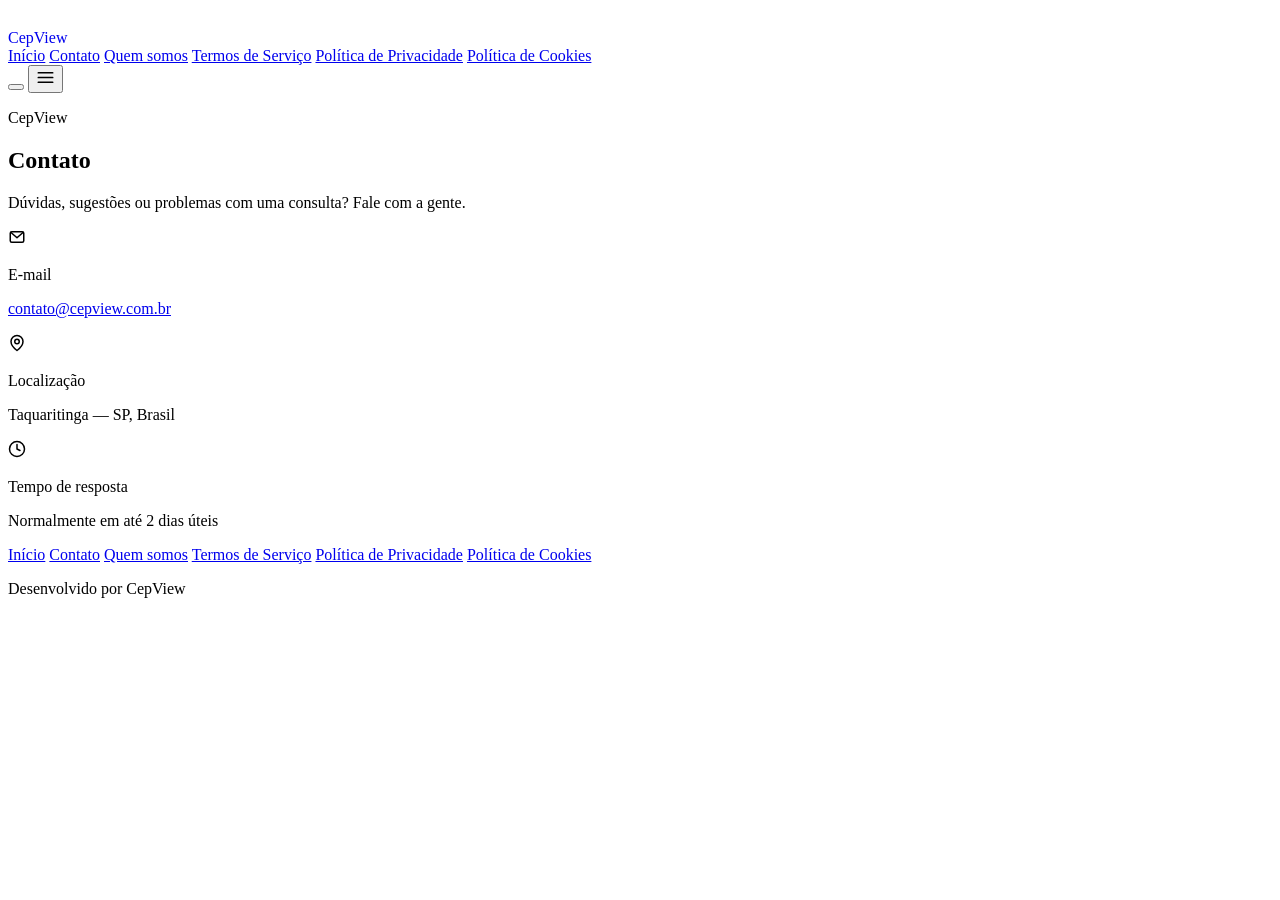
==== pages/contato.html @ e5a9981e "Add files via upload" ====
<!DOCTYPE html>
<html lang="pt-BR">
<head>
<meta charset="UTF-8" />
<meta name="viewport" content="width=device-width, initial-scale=1.0" />
<title>Contato — CepView</title>
<meta name="description" content="Fale com o time do CepView." />
<link rel="preconnect" href="https://fonts.googleapis.com">
<link rel="preconnect" href="https://fonts.gstatic.com" crossorigin>
<link href="https://fonts.googleapis.com/css2?family=Inter:wght@400;500;600;700;800&display=swap" rel="stylesheet">
<link rel="stylesheet" href="../css/style.css" />
</head>
<body>

  <!-- Header -->
  <header class="header">
    <div class="header__inner">
      <a href="../index.html" class="brand" style="text-decoration:none;">
        <div class="brand__icon">
          <svg width="17" height="17" viewBox="0 0 24 24" fill="none" stroke="#fff" stroke-width="2.4" stroke-linecap="round" stroke-linejoin="round"><path d="M20 10c0 6-8 12-8 12s-8-6-8-12a8 8 0 0 1 16 0Z"/><circle cx="12" cy="10" r="3"/></svg>
        </div>
        <span class="brand__name">CepView</span>
      </a>

      <nav class="header__nav" id="header-nav">
        <a href="../index.html">Início</a>
        <a href="contato.html" aria-current="page">Contato</a>
        <a href="quem-somos.html">Quem somos</a>
        <a href="termos-de-servico.html">Termos de Serviço</a>
        <a href="politica-de-privacidade.html">Política de Privacidade</a>
        <a href="politica-de-cookies.html">Política de Cookies</a>
      </nav>

      <div class="header__right">
        <button id="theme-toggle" class="theme-toggle" aria-label="Alternar tema claro/escuro">
          <span class="theme-toggle__knob" id="theme-knob"></span>
        </button>
        <button id="menu-toggle" class="menu-toggle" aria-label="Abrir menu" aria-expanded="false">
          <svg width="19" height="19" viewBox="0 0 24 24" fill="none" stroke="currentColor" stroke-width="2.2" stroke-linecap="round" stroke-linejoin="round"><line x1="3" y1="6" x2="21" y2="6"/><line x1="3" y1="12" x2="21" y2="12"/><line x1="3" y1="18" x2="21" y2="18"/></svg>
        </button>
      </div>
    </div>
  </header>

  <!-- Main -->
  <main>
    <section class="page">
      <p class="page__eyebrow">CepView</p>
      <h1>Contato</h1>
      <p class="page__updated">Dúvidas, sugestões ou problemas com uma consulta? Fale com a gente.</p>

      <div class="page__card">
        <div class="contact-item">
          <div class="contact-item__icon">
            <svg width="18" height="18" viewBox="0 0 24 24" fill="none" stroke="currentColor" stroke-width="2" stroke-linecap="round" stroke-linejoin="round"><path d="M4 4h16v16H4z" opacity="0"/><path d="m4 6 8 7 8-7"/><rect x="3" y="5" width="18" height="14" rx="2"/></svg>
          </div>
          <div>
            <p class="contact-item__label">E-mail</p>
            <p class="contact-item__value"><a href="mailto:contato@cepview.com.br">contato@cepview.com.br</a></p>
          </div>
        </div>

        <div class="contact-item">
          <div class="contact-item__icon">
            <svg width="18" height="18" viewBox="0 0 24 24" fill="none" stroke="currentColor" stroke-width="2" stroke-linecap="round" stroke-linejoin="round"><path d="M20 10c0 6-8 12-8 12s-8-6-8-12a8 8 0 0 1 16 0Z"/><circle cx="12" cy="10" r="3"/></svg>
          </div>
          <div>
            <p class="contact-item__label">Localização</p>
            <p class="contact-item__value">Taquaritinga — SP, Brasil</p>
          </div>
        </div>

        <div class="contact-item">
          <div class="contact-item__icon">
            <svg width="18" height="18" viewBox="0 0 24 24" fill="none" stroke="currentColor" stroke-width="2" stroke-linecap="round" stroke-linejoin="round"><circle cx="12" cy="12" r="10"/><path d="M12 6v6l4 2"/></svg>
          </div>
          <div>
            <p class="contact-item__label">Tempo de resposta</p>
            <p class="contact-item__value">Normalmente em até 2 dias úteis</p>
          </div>
        </div>
      </div>
    </section>
  </main>

  <!-- Footer -->
  <footer class="footer">
    <nav class="footer__nav">
      <a href="../index.html">Início</a>
      <a href="contato.html">Contato</a>
      <a href="quem-somos.html">Quem somos</a>
      <a href="termos-de-servico.html">Termos de Serviço</a>
      <a href="politica-de-privacidade.html">Política de Privacidade</a>
      <a href="politica-de-cookies.html">Política de Cookies</a>
    </nav>
    <p>Desenvolvido por CepView</p>
  </footer>

  <!-- VLibras -->
  <div vw class="enabled">
    <div vw-access-button class="active"></div>
    <div vw-plugin-wrapper>
      <div class="vw-plugin-top-wrapper"></div>
    </div>
  </div>
  <script src="https://vlibras.gov.br/app/vlibras-plugin.js"></script>
  <script>
    new window.VLibras.Widget('https://vlibras.gov.br/app');
  </script>

  <script src="../js/script.js"></script>
</body>
</html>
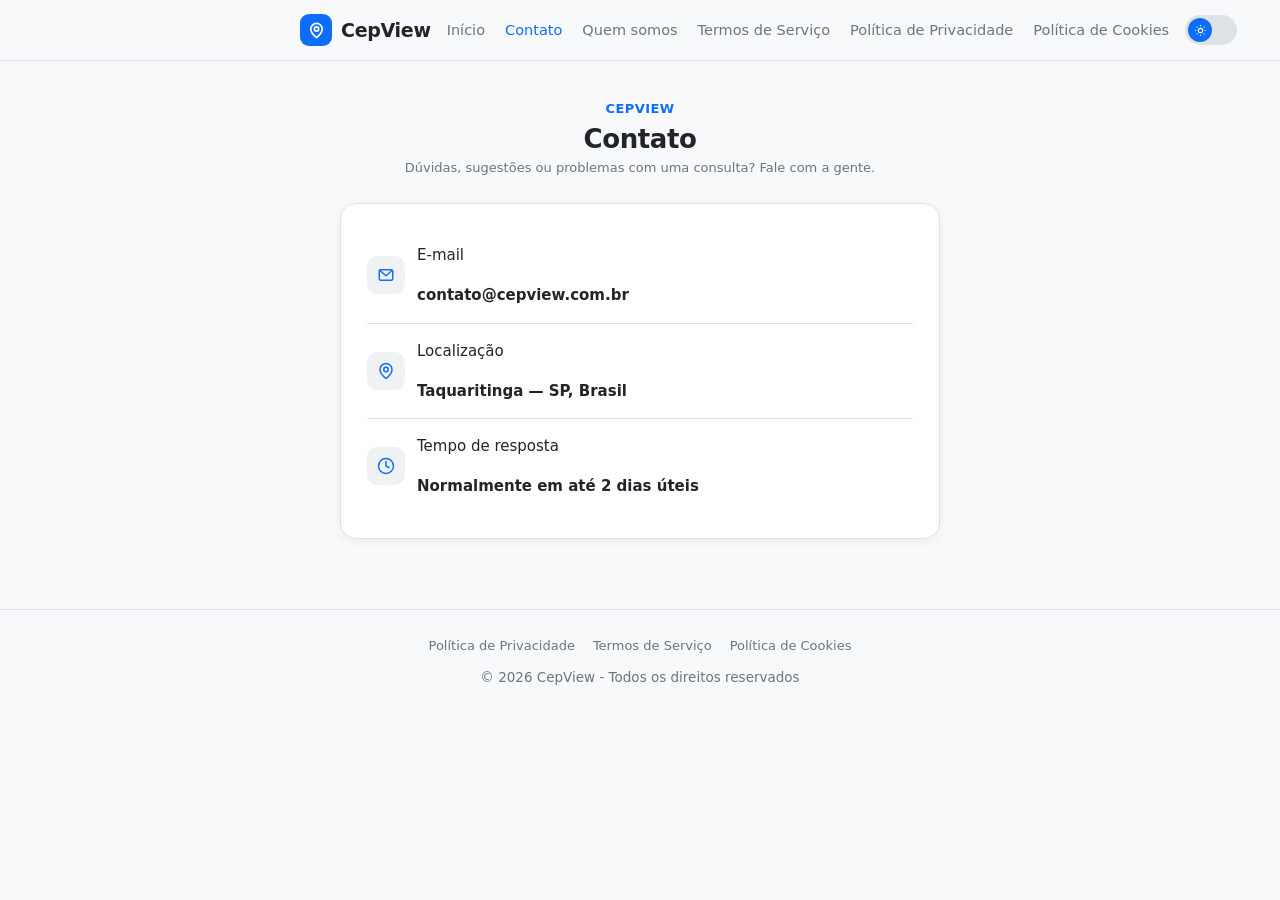
==== commit 4e05a740: "Add files via upload" ====
--- a/pages/contato.html
+++ b/pages/contato.html
@@ -1,6 +1,16 @@
 <!DOCTYPE html>
 <html lang="pt-BR">
 <head>
+  <!-- Google tag (gtag.js) -->
+  <script async src="https://www.googletagmanager.com/gtag/js?id=G-JZHZVFB433"></script>
+  <script>
+    window.dataLayer = window.dataLayer || [];
+    function gtag(){dataLayer.push(arguments);}
+    gtag('js', new Date());
+
+    gtag('config', 'G-JZHZVFB433');
+  </script>
+
 <meta charset="UTF-8" />
 <meta name="viewport" content="width=device-width, initial-scale=1.0" />
 <title>Contato — CepView</title>
@@ -86,14 +96,11 @@
   <!-- Footer -->
   <footer class="footer">
     <nav class="footer__nav">
-      <a href="../index.html">Início</a>
-      <a href="contato.html">Contato</a>
-      <a href="quem-somos.html">Quem somos</a>
+      <a href="politica-de-privacidade.html">Política de Privacidade</a>
       <a href="termos-de-servico.html">Termos de Serviço</a>
-      <a href="politica-de-privacidade.html">Política de Privacidade</a>
       <a href="politica-de-cookies.html">Política de Cookies</a>
     </nav>
-    <p>Desenvolvido por CepView</p>
+    <p>© 2026 CepView - Todos os direitos reservados</p>
   </footer>
 
   <!-- VLibras -->
--- a/css/style.css
+++ b/css/style.css
@@ -0,0 +1,634 @@
+/* =========================================================
+   CepView — Tokens de tema (Light / Dark) via CSS variables
+   ========================================================= */
+:root,
+[data-theme="light"] {
+  --bg: #F8F9FA;
+  --bg-subtle: #EFF1F3;
+  --text: #212529;
+  --text-muted: #6C757D;
+  --card-bg: #FFFFFF;
+  --border: #DEE2E6;
+  --shadow: 0 2px 10px rgba(33, 37, 41, 0.06);
+  --primary: #0D6EFD;
+  --primary-text: #FFFFFF;
+  --input-bg: #FFFFFF;
+  --danger: #DC3545;
+}
+
+[data-theme="dark"] {
+  --bg: #121212;
+  --bg-subtle: #1E1E1E;
+  --text: #E9ECEF;
+  --text-muted: #9AA1A9;
+  --card-bg: #2C2C2C;
+  --border: #444444;
+  --shadow: 0 6px 24px rgba(0, 0, 0, 0.45);
+  --primary: #6C63FF;
+  --primary-text: #FFFFFF;
+  --input-bg: #242424;
+  --danger: #FF6B6B;
+}
+
+* { box-sizing: border-box; }
+
+html, body {
+  margin: 0;
+  padding: 0;
+}
+
+body {
+  background: var(--bg);
+  color: var(--text);
+  font-family: 'Inter', ui-sans-serif, system-ui, -apple-system, sans-serif;
+  transition: background 220ms ease, color 220ms ease;
+  -webkit-font-smoothing: antialiased;
+}
+
+a { color: inherit; }
+
+/* =========================================================
+   Header
+   ========================================================= */
+.header {
+  position: sticky;
+  top: 0;
+  z-index: 20;
+  background: var(--bg);
+  border-bottom: 1px solid var(--border);
+  transition: background 220ms ease, border-color 220ms ease;
+}
+
+.header__inner {
+  max-width: 720px;
+  margin: 0 auto;
+  padding: 14px 20px;
+  display: flex;
+  align-items: center;
+  justify-content: space-between;
+  gap: 16px;
+}
+
+.brand {
+  display: flex;
+  align-items: center;
+  gap: 9px;
+}
+
+.brand__icon {
+  width: 32px;
+  height: 32px;
+  border-radius: 9px;
+  background: var(--primary);
+  display: flex;
+  align-items: center;
+  justify-content: center;
+  flex-shrink: 0;
+}
+
+.brand__name {
+  font-weight: 800;
+  font-size: 19px;
+  letter-spacing: -0.3px;
+}
+
+.header__right {
+  display: flex;
+  align-items: center;
+  gap: 14px;
+}
+
+.header__nav {
+  display: flex;
+  gap: 20px;
+  font-size: 14.5px;
+  font-weight: 500;
+}
+
+.header__nav a {
+  text-decoration: none;
+  color: var(--text-muted);
+  transition: color 160ms ease;
+  white-space: nowrap;
+}
+
+.header__nav a:hover,
+.header__nav a[aria-current="page"] { color: var(--primary); }
+
+/* Botão hambúrguer (mobile) */
+.menu-toggle {
+  display: none;
+  width: 38px;
+  height: 38px;
+  border-radius: 10px;
+  border: 1px solid var(--border);
+  background: var(--bg-subtle);
+  cursor: pointer;
+  align-items: center;
+  justify-content: center;
+  flex-shrink: 0;
+}
+
+.menu-toggle svg { color: var(--text); }
+
+.theme-toggle {
+  width: 52px;
+  height: 30px;
+  border-radius: 999px;
+  background: var(--border);
+  border: none;
+  position: relative;
+  cursor: pointer;
+  padding: 0;
+  transition: background 200ms ease;
+  flex-shrink: 0;
+}
+
+.theme-toggle__knob {
+  position: absolute;
+  top: 3px;
+  left: 3px;
+  width: 24px;
+  height: 24px;
+  border-radius: 50%;
+  background: var(--primary);
+  display: flex;
+  align-items: center;
+  justify-content: center;
+  transition: left 200ms ease;
+}
+
+[data-theme="dark"] .theme-toggle__knob { left: 25px; }
+
+.theme-toggle__knob::before {
+  content: "";
+  width: 13px;
+  height: 13px;
+  background-color: #fff;
+  -webkit-mask-size: contain;
+  mask-size: contain;
+  -webkit-mask-repeat: no-repeat;
+  mask-repeat: no-repeat;
+  -webkit-mask-position: center;
+  mask-position: center;
+  -webkit-mask-image: url("data:image/svg+xml,%3Csvg xmlns='http://www.w3.org/2000/svg' viewBox='0 0 24 24' fill='none' stroke='black' stroke-width='2'%3E%3Ccircle cx='12' cy='12' r='4'/%3E%3Cpath d='M12 2v2M12 20v2M4.9 4.9l1.4 1.4M17.7 17.7l1.4 1.4M2 12h2M20 12h2M6.3 17.7l-1.4 1.4M19.1 4.9l-1.4 1.4'/%3E%3C/svg%3E");
+  mask-image: url("data:image/svg+xml,%3Csvg xmlns='http://www.w3.org/2000/svg' viewBox='0 0 24 24' fill='none' stroke='black' stroke-width='2'%3E%3Ccircle cx='12' cy='12' r='4'/%3E%3Cpath d='M12 2v2M12 20v2M4.9 4.9l1.4 1.4M17.7 17.7l1.4 1.4M2 12h2M20 12h2M6.3 17.7l-1.4 1.4M19.1 4.9l-1.4 1.4'/%3E%3C/svg%3E");
+}
+
+[data-theme="dark"] .theme-toggle__knob::before {
+  -webkit-mask-image: url("data:image/svg+xml,%3Csvg xmlns='http://www.w3.org/2000/svg' viewBox='0 0 24 24' fill='none' stroke='black' stroke-width='2'%3E%3Cpath d='M21 12.8A9 9 0 1 1 11.2 3 7 7 0 0 0 21 12.8Z'/%3E%3C/svg%3E");
+  mask-image: url("data:image/svg+xml,%3Csvg xmlns='http://www.w3.org/2000/svg' viewBox='0 0 24 24' fill='none' stroke='black' stroke-width='2'%3E%3Cpath d='M21 12.8A9 9 0 1 1 11.2 3 7 7 0 0 0 21 12.8Z'/%3E%3C/svg%3E");
+}
+
+/* =========================================================
+   Hero / Search
+   ========================================================= */
+.hero {
+  max-width: 560px;
+  margin: 0 auto;
+  padding: 40px 20px 60px;
+  text-align: center;
+}
+
+.hero h1 {
+  font-size: 28px;
+  font-weight: 800;
+  letter-spacing: -0.5px;
+  margin: 0 0 8px;
+}
+
+.hero__subtitle {
+  color: var(--text-muted);
+  font-size: 15px;
+  margin: 0 0 32px;
+}
+
+/* Tabs */
+.tabs {
+  display: flex;
+  background: var(--bg-subtle);
+  border: 1px solid var(--border);
+  border-radius: 14px;
+  padding: 4px;
+  margin-bottom: 24px;
+  gap: 4px;
+}
+
+.tab {
+  flex: 1;
+  display: flex;
+  align-items: center;
+  justify-content: center;
+  gap: 7px;
+  padding: 11px 8px;
+  border-radius: 10px;
+  border: none;
+  cursor: pointer;
+  font-family: inherit;
+  font-size: 14.5px;
+  font-weight: 600;
+  background: transparent;
+  color: var(--text-muted);
+  transition: all 200ms ease;
+}
+
+.tab__icon { width: 16px; height: 16px; flex-shrink: 0; }
+
+.tab--active {
+  background: var(--card-bg);
+  color: var(--primary);
+  box-shadow: var(--shadow);
+}
+
+/* Form */
+.form {
+  display: flex;
+  flex-direction: column;
+  gap: 16px;
+  text-align: left;
+}
+
+.fields { display: flex; flex-direction: column; gap: 16px; }
+.fields--hidden { display: none; }
+
+.field-row { display: flex; gap: 12px; }
+.field--grow { flex: 3; }
+.field--small { flex: 1; }
+
+.field { position: relative; width: 100%; }
+
+.field__input {
+  width: 100%;
+  background: var(--input-bg);
+  color: var(--text);
+  border: 1.5px solid var(--border);
+  border-radius: 14px;
+  padding: 22px 16px 10px 16px;
+  font-size: 17px;
+  font-family: inherit;
+  outline: none;
+  transition: border-color 160ms ease, box-shadow 160ms ease;
+}
+
+.field__input--upper { text-transform: uppercase; }
+
+.field__input:focus {
+  border-color: var(--primary);
+  box-shadow: 0 0 0 4px color-mix(in srgb, var(--primary) 13%, transparent);
+}
+
+.field__input.field__input--error {
+  border-color: var(--danger);
+}
+
+.field__label {
+  position: absolute;
+  left: 16px;
+  top: 50%;
+  transform: translateY(-50%);
+  font-size: 16px;
+  color: var(--text-muted);
+  pointer-events: none;
+  transition: all 140ms ease;
+}
+
+.field__input:focus + .field__label,
+.field__input:not(:placeholder-shown) + .field__label {
+  top: 7px;
+  transform: none;
+  font-size: 12px;
+  font-weight: 600;
+  letter-spacing: 0.3px;
+  color: var(--primary);
+}
+
+.field__input.field__input--error + .field__label {
+  color: var(--danger);
+}
+
+.field__error {
+  color: var(--danger);
+  font-size: 12.5px;
+  margin: 6px 0 0;
+  display: none;
+  align-items: center;
+  gap: 4px;
+}
+
+.field__error--visible { display: flex; }
+
+/* Primary button */
+.btn-primary {
+  display: flex;
+  align-items: center;
+  justify-content: center;
+  gap: 9px;
+  background: var(--primary);
+  color: var(--primary-text);
+  border: none;
+  border-radius: 14px;
+  padding: 16px 20px;
+  font-size: 16.5px;
+  font-weight: 700;
+  font-family: inherit;
+  cursor: pointer;
+  transition: opacity 160ms ease, transform 100ms ease;
+}
+
+.btn-primary:active { transform: scale(0.98); }
+.btn-primary:disabled { opacity: 0.7; cursor: default; }
+
+/* =========================================================
+   Results
+   ========================================================= */
+.results {
+  margin-top: 28px;
+  display: flex;
+  flex-direction: column;
+  gap: 14px;
+  text-align: left;
+}
+
+.empty-state {
+  text-align: center;
+  padding: 24px 12px;
+  color: var(--text-muted);
+}
+
+.empty-state svg { margin: 0 auto 10px; opacity: 0.5; }
+.empty-state p { font-size: 13.5px; margin: 0; }
+
+.error-box {
+  display: flex;
+  gap: 10px;
+  align-items: flex-start;
+  background: var(--card-bg);
+  border: 1px solid color-mix(in srgb, var(--danger) 35%, transparent);
+  border-radius: 14px;
+  padding: 16px;
+  font-size: 14.5px;
+  animation: cepv-rise 300ms ease both;
+}
+
+.error-box svg { color: var(--danger); flex-shrink: 0; margin-top: 1px; }
+
+/* Result card — "selo postal" perfurado (elemento de assinatura) */
+.result-card {
+  background: var(--card-bg);
+  border: 1px solid var(--border);
+  border-radius: 16px;
+  box-shadow: var(--shadow);
+  overflow: hidden;
+  animation: cepv-rise 420ms ease both;
+}
+
+.result-card__body { padding: 18px 20px 20px; }
+
+.result-card__row { display: flex; align-items: flex-start; gap: 10px; margin-bottom: 10px; }
+.result-card__row svg { flex-shrink: 0; margin-top: 2px; }
+
+.result-card__street { font-weight: 700; font-size: 17px; }
+.result-card__district { font-size: 13.5px; color: var(--text-muted); margin-top: 2px; }
+.result-card__city { font-size: 14.5px; }
+
+.result-card__cep {
+  display: inline-flex;
+  align-items: center;
+  gap: 8px;
+  background: var(--bg-subtle);
+  border-radius: 999px;
+  padding: 6px 14px;
+  margin-top: 4px;
+  font-weight: 700;
+  font-size: 14.5px;
+  letter-spacing: 0.4px;
+}
+
+.result-card__cep svg { color: var(--primary); }
+
+/* Skeleton loading */
+.skeleton {
+  background: var(--card-bg);
+  border: 1px solid var(--border);
+  border-radius: 16px;
+  padding: 20px;
+}
+
+.skeleton__row { display: flex; gap: 10px; margin-bottom: 14px; }
+.skeleton__block {
+  background: var(--border);
+  border-radius: 6px;
+  animation: cepv-pulse 1.4s ease-in-out infinite;
+}
+
+@media (prefers-reduced-motion: reduce) {
+  .skeleton__block, .result-card, .error-box { animation: none !important; }
+}
+
+/* =========================================================
+   Quem somos
+   ========================================================= */
+.about {
+  max-width: 560px;
+  margin: 0 auto;
+  padding: 0 20px 60px;
+}
+
+.about h2 {
+  font-size: 22px;
+  font-weight: 800;
+  letter-spacing: -0.3px;
+  margin: 0 0 16px;
+  text-align: center;
+}
+
+.about__card {
+  background: var(--card-bg);
+  border: 1px solid var(--border);
+  border-radius: 16px;
+  box-shadow: var(--shadow);
+  padding: 24px;
+}
+
+.about__card p {
+  margin: 0;
+  font-size: 15px;
+  line-height: 1.7;
+  color: var(--text);
+}
+
+/* =========================================================
+   Footer
+   ========================================================= */
+.footer {
+  border-top: 1px solid var(--border);
+  padding: 28px 20px 22px;
+  text-align: center;
+}
+
+.footer__nav {
+  display: flex;
+  flex-wrap: wrap;
+  justify-content: center;
+  gap: 6px 18px;
+  margin-bottom: 16px;
+}
+
+.footer__nav a {
+  font-size: 13px;
+  font-weight: 500;
+  color: var(--text-muted);
+  text-decoration: none;
+  transition: color 160ms ease;
+}
+
+.footer__nav a:hover { color: var(--primary); }
+
+.footer p {
+  margin: 0;
+  font-size: 13.5px;
+  color: var(--text-muted);
+}
+
+/* =========================================================
+   Animations
+   ========================================================= */
+@keyframes cepv-rise {
+  from { opacity: 0; transform: translateY(10px); }
+  to { opacity: 1; transform: translateY(0); }
+}
+
+@keyframes cepv-pulse {
+  0%, 100% { opacity: 1; }
+  50% { opacity: 0.5; }
+}
+
+/* =========================================================
+   Responsive
+   ========================================================= */
+@media (max-width: 480px) {
+  .hero h1 { font-size: 24px; }
+  .btn-primary { padding: 17px 20px; }
+}
+
+@media (max-width: 680px) {
+  .header__nav {
+    position: fixed;
+    top: 61px;
+    left: 0;
+    right: 0;
+    flex-direction: column;
+    gap: 2px;
+    background: var(--bg);
+    border-bottom: 1px solid transparent;
+    padding: 0 20px;
+    max-height: 0;
+    overflow: hidden;
+    transition: max-height 220ms ease, padding 220ms ease, border-color 220ms ease;
+  }
+
+  .header__nav a {
+    padding: 11px 4px;
+    border-bottom: 1px solid var(--border);
+    color: var(--text);
+  }
+
+  .header__nav a:last-child { border-bottom: none; }
+
+  .header__nav.header__nav--open {
+    max-height: 420px;
+    padding: 10px 20px 16px;
+    border-bottom-color: var(--border);
+  }
+
+  .menu-toggle { display: flex; }
+}
+
+/* =========================================================
+   Páginas de conteúdo (Quem somos, Contato, Termos, etc.)
+   ========================================================= */
+.page {
+  max-width: 640px;
+  margin: 0 auto;
+  padding: 40px 20px 70px;
+}
+
+.page__eyebrow {
+  color: var(--primary);
+  font-size: 13px;
+  font-weight: 700;
+  letter-spacing: 0.4px;
+  text-transform: uppercase;
+  margin: 0 0 8px;
+  text-align: center;
+}
+
+.page h1 {
+  font-size: 26px;
+  font-weight: 800;
+  letter-spacing: -0.4px;
+  margin: 0 0 6px;
+  text-align: center;
+}
+
+.page__updated {
+  text-align: center;
+  color: var(--text-muted);
+  font-size: 13px;
+  margin: 0 0 28px;
+}
+
+.page__card {
+  background: var(--card-bg);
+  border: 1px solid var(--border);
+  border-radius: 16px;
+  box-shadow: var(--shadow);
+  padding: 24px 26px;
+}
+
+.page__card p { margin: 0 0 14px; font-size: 15px; line-height: 1.75; color: var(--text); }
+.page__card p:last-child { margin-bottom: 0; }
+
+.page__card h2 {
+  font-size: 16.5px;
+  font-weight: 700;
+  margin: 22px 0 10px;
+}
+.page__card h2:first-child { margin-top: 0; }
+
+.page__card ul { margin: 0 0 14px; padding-left: 20px; }
+.page__card li { font-size: 15px; line-height: 1.75; color: var(--text); margin-bottom: 6px; }
+
+.page__card a.inline-link {
+  color: var(--primary);
+  font-weight: 600;
+  text-decoration: none;
+}
+.page__card a.inline-link:hover { text-decoration: underline; }
+
+/* Contato */
+.contact-item {
+  display: flex;
+  align-items: center;
+  gap: 12px;
+  padding: 14px 0;
+  border-bottom: 1px solid var(--border);
+}
+.contact-item:last-child { border-bottom: none; }
+
+.contact-item__icon {
+  width: 38px;
+  height: 38px;
+  border-radius: 10px;
+  background: var(--bg-subtle);
+  display: flex;
+  align-items: center;
+  justify-content: center;
+  color: var(--primary);
+  flex-shrink: 0;
+}
+
+.contact-item__label { font-size: 12.5px; color: var(--text-muted); margin: 0 0 2px; }
+.contact-item__value { font-size: 15px; font-weight: 600; margin: 0; }
+.contact-item__value a { color: var(--text); text-decoration: none; }
+.contact-item__value a:hover { color: var(--primary); }
